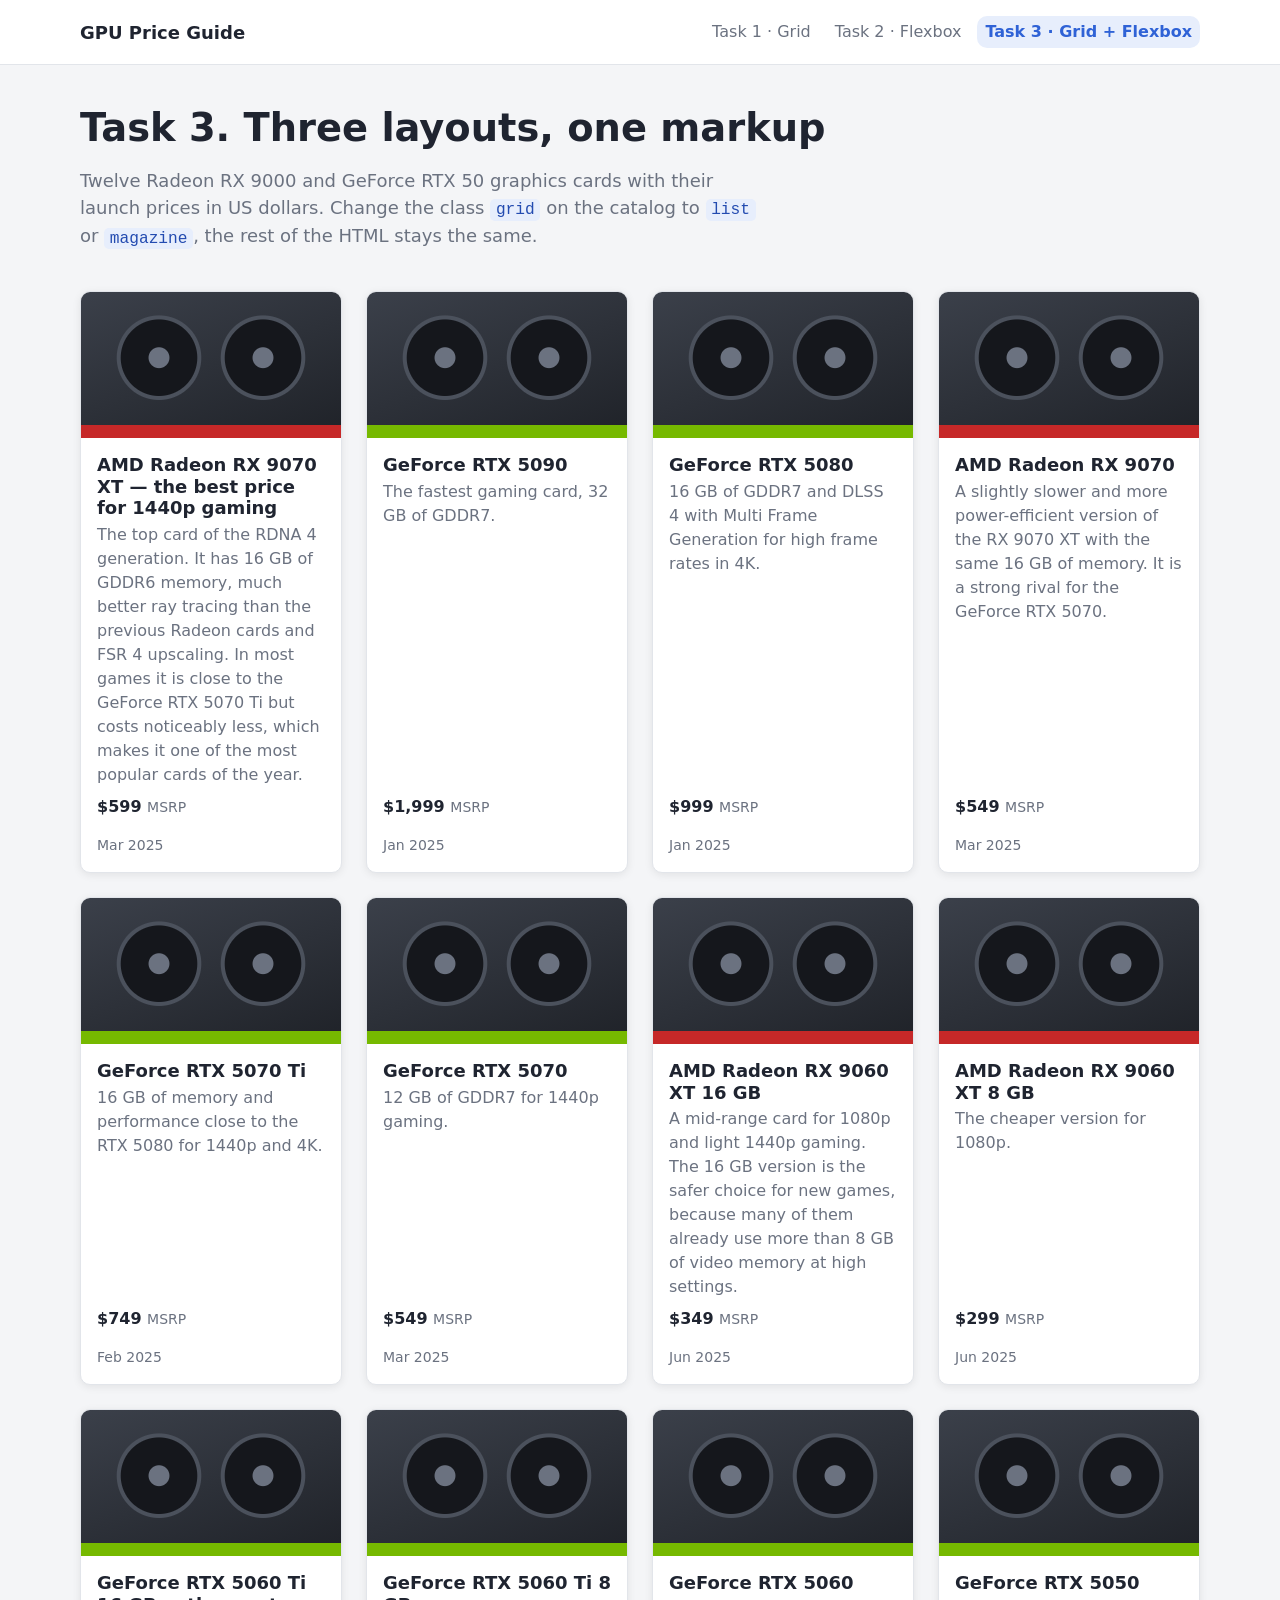
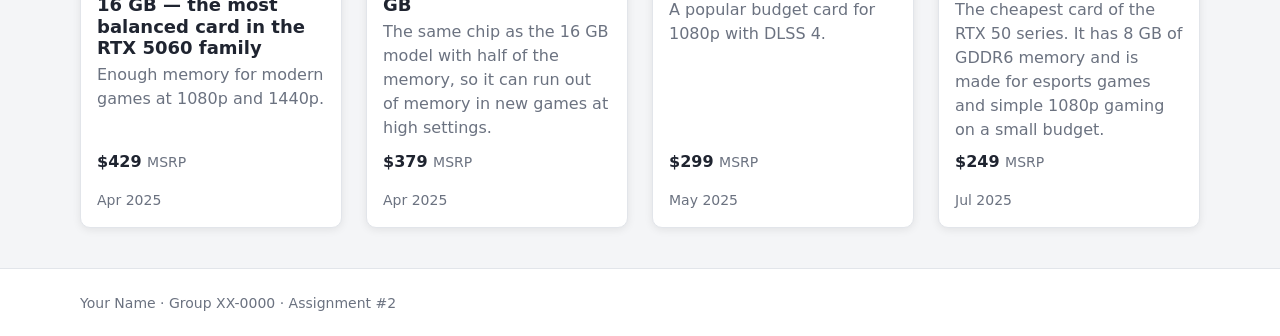
==== task3.html @ 8f1bdb33 "Add files via upload" ====
<!DOCTYPE html>
<html lang="en">
<head>
  <meta charset="UTF-8">
  <meta name="viewport" content="width=device-width, initial-scale=1.0">
  <title>Task 3 — Three layouts, one markup</title>
 <link rel="stylesheet" href="css/style.css">
</head>
<body>

  <header class="site-header">
    <div class="container site-header__inner">
      <a class="site-logo" href="task1.html">GPU Price Guide</a>
      <nav class="site-nav">
        <a href="task1.html">Task 1 · Grid</a>
        <a href="task2.html">Task 2 · Flexbox</a>
        <a href="task3.html" aria-current="page">Task 3 · Grid + Flexbox</a>
      </nav>
    </div>
  </header>

  <main class="container page">
    <h1>Task 3. Three layouts, one markup</h1>
    <p class="lead">Twelve Radeon RX 9000 and GeForce RTX 50 graphics cards with their launch prices in US dollars. Change the class <code>grid</code> on the catalog to <code>list</code> or <code>magazine</code>, the rest of the HTML stays the same.</p>

    <section class="catalog grid">

      <article class="item">
        <div class="item__img" aria-hidden="true"></div>
        <div class="item__body">
          <h3 class="item__title">AMD Radeon RX 9070 XT — the best price for 1440p gaming</h3>
          <p class="item__text">The top card of the RDNA 4 generation. It has 16 GB of GDDR6 memory, much better ray tracing than the previous Radeon cards and FSR 4 upscaling. In most games it is close to the GeForce RTX 5070 Ti but costs noticeably less, which makes it one of the most popular cards of the year.</p>
          <p class="item__price">$599 <span>MSRP</span></p>
        </div>
        <time class="item__date" datetime="2025-03">Mar 2025</time>
      </article>

      <article class="item item--nvidia">
        <div class="item__img" aria-hidden="true"></div>
        <div class="item__body">
          <h3 class="item__title">GeForce RTX 5090</h3>
          <p class="item__text">The fastest gaming card, 32 GB of GDDR7.</p>
          <p class="item__price">$1,999 <span>MSRP</span></p>
        </div>
        <time class="item__date" datetime="2025-01">Jan 2025</time>
      </article>

      <article class="item item--nvidia">
        <div class="item__img" aria-hidden="true"></div>
        <div class="item__body">
          <h3 class="item__title">GeForce RTX 5080</h3>
          <p class="item__text">16 GB of GDDR7 and DLSS 4 with Multi Frame Generation for high frame rates in 4K.</p>
          <p class="item__price">$999 <span>MSRP</span></p>
        </div>
        <time class="item__date" datetime="2025-01">Jan 2025</time>
      </article>

      <article class="item">
        <div class="item__img" aria-hidden="true"></div>
        <div class="item__body">
          <h3 class="item__title">AMD Radeon RX 9070</h3>
          <p class="item__text">A slightly slower and more power-efficient version of the RX 9070 XT with the same 16 GB of memory. It is a strong rival for the GeForce RTX 5070.</p>
          <p class="item__price">$549 <span>MSRP</span></p>
        </div>
        <time class="item__date" datetime="2025-03">Mar 2025</time>
      </article>

      <article class="item item--nvidia">
        <div class="item__img" aria-hidden="true"></div>
        <div class="item__body">
          <h3 class="item__title">GeForce RTX 5070 Ti</h3>
          <p class="item__text">16 GB of memory and performance close to the RTX 5080 for 1440p and 4K.</p>
          <p class="item__price">$749 <span>MSRP</span></p>
        </div>
        <time class="item__date" datetime="2025-02">Feb 2025</time>
      </article>

      <article class="item item--nvidia">
        <div class="item__img" aria-hidden="true"></div>
        <div class="item__body">
          <h3 class="item__title">GeForce RTX 5070</h3>
          <p class="item__text">12 GB of GDDR7 for 1440p gaming.</p>
          <p class="item__price">$549 <span>MSRP</span></p>
        </div>
        <time class="item__date" datetime="2025-03">Mar 2025</time>
      </article>

      <article class="item">
        <div class="item__img" aria-hidden="true"></div>
        <div class="item__body">
          <h3 class="item__title">AMD Radeon RX 9060 XT 16 GB</h3>
          <p class="item__text">A mid-range card for 1080p and light 1440p gaming. The 16 GB version is the safer choice for new games, because many of them already use more than 8 GB of video memory at high settings.</p>
          <p class="item__price">$349 <span>MSRP</span></p>
        </div>
        <time class="item__date" datetime="2025-06">Jun 2025</time>
      </article>

      <article class="item">
        <div class="item__img" aria-hidden="true"></div>
        <div class="item__body">
          <h3 class="item__title">AMD Radeon RX 9060 XT 8 GB</h3>
          <p class="item__text">The cheaper version for 1080p.</p>
          <p class="item__price">$299 <span>MSRP</span></p>
        </div>
        <time class="item__date" datetime="2025-06">Jun 2025</time>
      </article>

      <article class="item item--nvidia">
        <div class="item__img" aria-hidden="true"></div>
        <div class="item__body">
          <h3 class="item__title">GeForce RTX 5060 Ti 16 GB — the most balanced card in the RTX 5060 family</h3>
          <p class="item__text">Enough memory for modern games at 1080p and 1440p.</p>
          <p class="item__price">$429 <span>MSRP</span></p>
        </div>
        <time class="item__date" datetime="2025-04">Apr 2025</time>
      </article>

      <article class="item item--nvidia">
        <div class="item__img" aria-hidden="true"></div>
        <div class="item__body">
          <h3 class="item__title">GeForce RTX 5060 Ti 8 GB</h3>
          <p class="item__text">The same chip as the 16 GB model with half of the memory, so it can run out of memory in new games at high settings.</p>
          <p class="item__price">$379 <span>MSRP</span></p>
        </div>
        <time class="item__date" datetime="2025-04">Apr 2025</time>
      </article>

      <article class="item item--nvidia">
        <div class="item__img" aria-hidden="true"></div>
        <div class="item__body">
          <h3 class="item__title">GeForce RTX 5060</h3>
          <p class="item__text">A popular budget card for 1080p with DLSS 4.</p>
          <p class="item__price">$299 <span>MSRP</span></p>
        </div>
        <time class="item__date" datetime="2025-05">May 2025</time>
      </article>

      <article class="item item--nvidia">
        <div class="item__img" aria-hidden="true"></div>
        <div class="item__body">
          <h3 class="item__title">GeForce RTX 5050</h3>
          <p class="item__text">The cheapest card of the RTX 50 series. It has 8 GB of GDDR6 memory and is made for esports games and simple 1080p gaming on a small budget.</p>
          <p class="item__price">$249 <span>MSRP</span></p>
        </div>
        <time class="item__date" datetime="2025-07">Jul 2025</time>
      </article>

    </section>
  </main>

  <footer class="site-footer">
    <div class="container">Your Name · Group XX-0000 · Assignment #2</div>
  </footer>

</body>
</html>
---- css/style.css ----
:root {
  --color-primary: #2f62d6;
  --color-primary-dark: #234bb0;
  --color-primary-soft: #e7eefc;
  --color-on-primary: #ffffff;
  --color-accent: #ecbd00;
  --color-red: #c62828;
  --color-amd: #c62828;
  --color-amd-soft: #fde8e8;
  --color-nvidia: #76b900;
  --color-nvidia-dark: #3f6b00;
  --color-nvidia-soft: #edf6dc;
  --color-ink: #1d1d1f;
  --color-light: #f1f1f1;
  --color-text: #1f2430;
  --color-muted: #6b7280;
  --color-bg: #f4f5f7;
  --color-surface: #ffffff;
  --color-border: #e2e5ea;

  --space-xs: 0.25rem;
  --space-s: 0.5rem;
  --space-m: 1rem;
  --space-l: 1.5rem;
  --space-xl: 2.5rem;

  --font-main: "Segoe UI", system-ui, -apple-system, Roboto, Arial, sans-serif;
  --font-size-small: 0.875rem;

  --radius: 0.625rem;
  --radius-pill: 999px;
  --shadow: 0 2px 8px rgb(0 0 0 / 0.08);
  --shadow-strong: 0 10px 28px rgb(47 98 214 / 0.22);
}

*,
*::before,
*::after {
  box-sizing: border-box;
}

body {
  margin: 0;
  min-height: 100vh;
  display: flex;
  flex-direction: column;
  font-family: var(--font-main);
  font-size: 1rem;
  line-height: 1.5;
  color: var(--color-text);
  background: var(--color-bg);
}

img {
  display: block;
  max-width: 100%;
}

h1,
h2,
h3 {
  margin: 0 0 var(--space-m);
  line-height: 1.2;
}

h1 {
  font-size: clamp(1.6rem, 1.2rem + 2vw, 2.4rem);
}

h2 {
  font-size: clamp(1.3rem, 1.1rem + 1vw, 1.8rem);
}

h3 {
  font-size: 1.125rem;
}

p {
  margin: 0 0 var(--space-m);
}

a {
  color: var(--color-primary);
}

a:hover {
  color: var(--color-primary-dark);
}

.container {
  width: min(100% - 2 * var(--space-m), 70rem);
  margin-inline: auto;
}

.page {
  flex: 1;
  padding-block: var(--space-xl);
}

.lead {
  max-width: 60ch;
  margin-bottom: var(--space-xl);
  color: var(--color-muted);
  font-size: 1.125rem;
}

code {
  padding: 0.1em 0.35em;
  border-radius: 0.3em;
  background: var(--color-primary-soft);
  color: var(--color-primary-dark);
  font-size: 0.9em;
}

.site-header {
  background: var(--color-surface);
  border-bottom: 1px solid var(--color-border);
}

.site-header__inner {
  display: flex;
  flex-wrap: wrap;
  align-items: center;
  justify-content: space-between;
  gap: var(--space-s) var(--space-l);
  padding-block: var(--space-m);
}

.site-logo {
  font-size: 1.125rem;
  font-weight: 700;
  color: var(--color-text);
  text-decoration: none;
}

.site-nav {
  display: flex;
  flex-wrap: wrap;
  gap: var(--space-xs) var(--space-s);
}

.site-nav a {
  padding: var(--space-xs) var(--space-s);
  border-radius: var(--radius);
  color: var(--color-muted);
  text-decoration: none;
}

.site-nav a:hover {
  color: var(--color-text);
  background: var(--color-bg);
}

.site-nav a[aria-current="page"] {
  color: var(--color-primary);
  background: var(--color-primary-soft);
  font-weight: 600;
}

.btn {
  display: inline-block;
  padding: var(--space-s) var(--space-m);
  border: 2px solid var(--color-primary);
  border-radius: var(--radius);
  background: var(--color-primary);
  color: var(--color-on-primary);
  font: inherit;
  font-weight: 600;
  text-align: center;
  text-decoration: none;
  white-space: nowrap;
  cursor: pointer;
}

.btn:hover {
  background: var(--color-primary-dark);
  border-color: var(--color-primary-dark);
  color: var(--color-on-primary);
}

.btn--outline {
  background: transparent;
  color: var(--color-primary);
}

.btn--outline:hover {
  background: var(--color-primary);
  color: var(--color-on-primary);
}

.site-footer {
  padding-block: var(--space-l);
  background: var(--color-surface);
  border-top: 1px solid var(--color-border);
  color: var(--color-muted);
  font-size: var(--font-size-small);
}

.composition {
  display: grid;
  grid-template-columns: repeat(6, 1fr);
  grid-template-rows: repeat(6, 1fr);
  grid-template-areas:
    "blue blue top    top    top    top"
    "blue blue yellow yellow side   side"
    "blue blue yellow yellow side   side"
    "red  red  red    .      side   side"
    "red  red  red    .      bottom bottom"
    "red  red  red    .      bottom bottom";
  gap: 1vmin;
  width: min(100%, 75vh);
  aspect-ratio: 1 / 1;
  margin-inline: auto;
  padding: 1vmin;
  background: var(--color-ink);
}

.composition__blue {
  grid-area: blue;
  background: var(--color-primary);
}

.composition__top {
  grid-area: top;
  background: var(--color-light);
}

.composition__yellow {
  grid-area: yellow;
  background: var(--color-accent);
}

.composition__side {
  grid-area: side;
  background: var(--color-light);
}

.composition__red {
  grid-area: red;
  background: var(--color-red);
}

.composition__bottom {
  grid-area: bottom;
  background: var(--color-light);
}

.library {
  display: flex;
  flex-direction: column;
  gap: var(--space-xl);
}

.demo {
  display: flex;
  flex-direction: column;
  gap: var(--space-m);
}

.demo > * {
  margin: 0;
}

.demo__note {
  color: var(--color-muted);
  font-size: var(--font-size-small);
  font-weight: 600;
  text-transform: uppercase;
  letter-spacing: 0.05em;
}

.navbar,
.card,
.pagination,
.comment,
.plan {
  background: var(--color-surface);
  border: 1px solid var(--color-border);
  border-radius: var(--radius);
  box-shadow: var(--shadow);
}

.navbar {
  display: flex;
  flex-wrap: wrap;
  align-items: center;
  gap: var(--space-m);
  padding: var(--space-m) var(--space-l);
}

.navbar__logo {
  flex-shrink: 0;
  font-size: 1.25rem;
  font-weight: 700;
  color: var(--color-text);
  text-decoration: none;
}

.navbar__links {
  display: flex;
  flex: 1 1 0;
  flex-wrap: wrap;
  gap: var(--space-xs) var(--space-l);
  min-width: min(100%, 12rem);
  margin: 0;
  padding: 0;
  list-style: none;
}

.navbar__links a {
  color: var(--color-muted);
  text-decoration: none;
  overflow-wrap: anywhere;
}

.navbar__links a:hover {
  color: var(--color-primary);
}

.navbar__actions {
  display: flex;
  flex-shrink: 0;
  gap: var(--space-s);
  margin-left: auto;
}

.cards {
  display: flex;
  flex-wrap: wrap;
  align-items: stretch;
  gap: var(--space-l);
}

.card {
  display: flex;
  flex: 1 1 15rem;
  flex-direction: column;
  gap: var(--space-s);
  padding: var(--space-l);
}

.card > * {
  margin: 0;
}

.card__tag {
  align-self: flex-start;
  padding: var(--space-xs) var(--space-s);
  border-radius: var(--radius-pill);
  background: var(--color-primary-soft);
  color: var(--color-primary-dark);
  font-size: var(--font-size-small);
  font-weight: 600;
}

.card__tag--amd {
  background: var(--color-amd-soft);
  color: var(--color-amd);
}

.card__tag--nvidia {
  background: var(--color-nvidia-soft);
  color: var(--color-nvidia-dark);
}

.card__text {
  color: var(--color-muted);
}

.card__price {
  margin-top: auto;
  font-size: 1.5rem;
  font-weight: 700;
}

.card__price span,
.item__price span {
  color: var(--color-muted);
  font-size: var(--font-size-small);
  font-weight: 400;
}

.card .btn {
  align-self: flex-start;
}

.pagination {
  display: flex;
  flex-wrap: wrap;
  align-items: center;
  gap: var(--space-m);
  padding: var(--space-m) var(--space-l);
}

.pagination__side {
  flex: 1 1 0;
  margin: 0;
}

.pagination__pages {
  display: flex;
  flex-wrap: wrap;
  justify-content: center;
  align-items: center;
  gap: var(--space-xs);
}

.pagination__count {
  display: flex;
  justify-content: flex-end;
  text-align: right;
  color: var(--color-muted);
  font-size: var(--font-size-small);
}

.page-link {
  padding: var(--space-xs) 0.75rem;
  border: 1px solid var(--color-border);
  border-radius: var(--radius);
  color: var(--color-text);
  text-decoration: none;
}

.page-link:hover {
  border-color: var(--color-primary);
  color: var(--color-primary);
}

.page-link[aria-current="page"] {
  border-color: var(--color-primary);
  background: var(--color-primary);
  color: var(--color-on-primary);
}

.page-gap {
  padding-inline: var(--space-xs);
  color: var(--color-muted);
}

.comments {
  display: flex;
  flex-direction: column;
  gap: var(--space-m);
}

.comment {
  display: flex;
  align-items: flex-start;
  gap: var(--space-m);
  padding: var(--space-l);
}

.comment__avatar {
  display: flex;
  flex-shrink: 0;
  align-items: center;
  justify-content: center;
  width: 3rem;
  height: 3rem;
  border-radius: 50%;
  background: var(--color-primary);
  color: var(--color-on-primary);
  font-weight: 700;
}

.comment:nth-child(even) .comment__avatar {
  background: var(--color-accent);
  color: var(--color-ink);
}

.comment__body {
  flex: 1;
  min-width: 0;
  overflow-wrap: anywhere;
}

.comment__meta {
  display: flex;
  flex-wrap: wrap;
  align-items: baseline;
  gap: var(--space-xs) var(--space-s);
  margin-bottom: var(--space-xs);
}

.comment__author {
  font-weight: 600;
}

.comment__time {
  color: var(--color-muted);
  font-size: var(--font-size-small);
}

.comment__text {
  margin: 0;
}

.pricing {
  display: flex;
  flex-wrap: wrap;
  align-items: stretch;
  gap: var(--space-l);
}

.plan {
  display: flex;
  flex: 1 1 14rem;
  flex-direction: column;
  gap: var(--space-m);
  margin-block: var(--space-l);
  padding: var(--space-l);
}

.plan > * {
  margin: 0;
}

.plan--featured {
  margin-block: 0;
  padding-block: var(--space-xl);
  border: 2px solid var(--color-primary);
  box-shadow: var(--shadow-strong);
}

.plan__badge {
  align-self: flex-start;
  padding: var(--space-xs) var(--space-s);
  border-radius: var(--radius-pill);
  background: var(--color-accent);
  color: var(--color-ink);
  font-size: var(--font-size-small);
  font-weight: 700;
}

.plan__gpu {
  color: var(--color-muted);
  font-weight: 600;
}

.plan__price {
  font-size: 2rem;
  font-weight: 700;
  line-height: 1;
}

.plan__price span {
  color: var(--color-muted);
  font-size: 1rem;
  font-weight: 400;
}

.plan__features {
  display: flex;
  flex-grow: 1;
  flex-direction: column;
  gap: var(--space-s);
  padding: 0;
  list-style: none;
}

.plan__features li::before {
  content: "✓ ";
  color: var(--color-primary);
  font-weight: 700;
}

.catalog {
  --gap: var(--space-l);
  display: grid;
  gap: var(--gap);
}

.item {
  --tone: var(--color-amd);
  display: flex;
  flex-direction: column;
  overflow: hidden;
  background: var(--color-surface);
  border: 1px solid var(--color-border);
  border-radius: var(--radius);
  box-shadow: var(--shadow);
}

.item--nvidia {
  --tone: var(--color-nvidia);
}

.item__img {
  aspect-ratio: 16 / 9;
  background:
    radial-gradient(circle at 30% 45%, #6b7280 0 5%, #15171c 5.5% 19%, #4b515c 19.5% 21%, transparent 21.5%),
    radial-gradient(circle at 70% 45%, #6b7280 0 5%, #15171c 5.5% 19%, #4b515c 19.5% 21%, transparent 21.5%),
    linear-gradient(to top, var(--tone) 0 9%, transparent 9%),
    linear-gradient(160deg, #3b404a, #1f2228);
}

.item__body {
  display: flex;
  flex: 1;
  flex-direction: column;
  gap: var(--space-xs);
  padding: var(--space-m) var(--space-m) 0;
}

.item__title,
.item__text,
.item__price {
  margin: 0;
}

.item__price {
  margin-top: auto;
  padding-top: var(--space-xs);
  font-weight: 700;
}

.item__title {
  font-size: 1.125rem;
}

.item__text {
  color: var(--color-muted);
}

.item__date {
  padding: var(--space-m);
  color: var(--color-muted);
  font-size: var(--font-size-small);
  white-space: nowrap;
}

.catalog.grid {
  grid-template-columns: repeat(auto-fill, minmax(min(100%, 15rem), 1fr));
}

.catalog.list {
  --gap: var(--space-m);
  grid-template-columns: 1fr;
}

.catalog.list .item {
  flex-direction: row;
  flex-wrap: wrap;
  align-items: center;
  gap: var(--space-m);
  padding: var(--space-m);
}

.catalog.list .item__img {
  flex: 0 0 clamp(4.5rem, 18%, 8rem);
  aspect-ratio: 4 / 3;
  border-radius: calc(var(--radius) / 2);
}

.catalog.list .item__body {
  flex: 1 1 10rem;
  padding: 0;
}

.catalog.list .item__date {
  margin-left: auto;
  padding: 0;
}

.catalog.magazine {
  --gap: var(--space-m);
  grid-template-columns: repeat(auto-fill, minmax(min(50% - var(--gap) / 2, 14rem), 1fr));
  grid-auto-flow: dense;
}

.catalog.magazine .item:first-child {
  grid-column: span 2;
  grid-row: span 2;
}

.catalog.magazine .item:first-child .item__img {
  flex-grow: 1;
}

.catalog.magazine .item:first-child .item__title {
  font-size: clamp(1.3rem, 1rem + 1.5vw, 2rem);
}
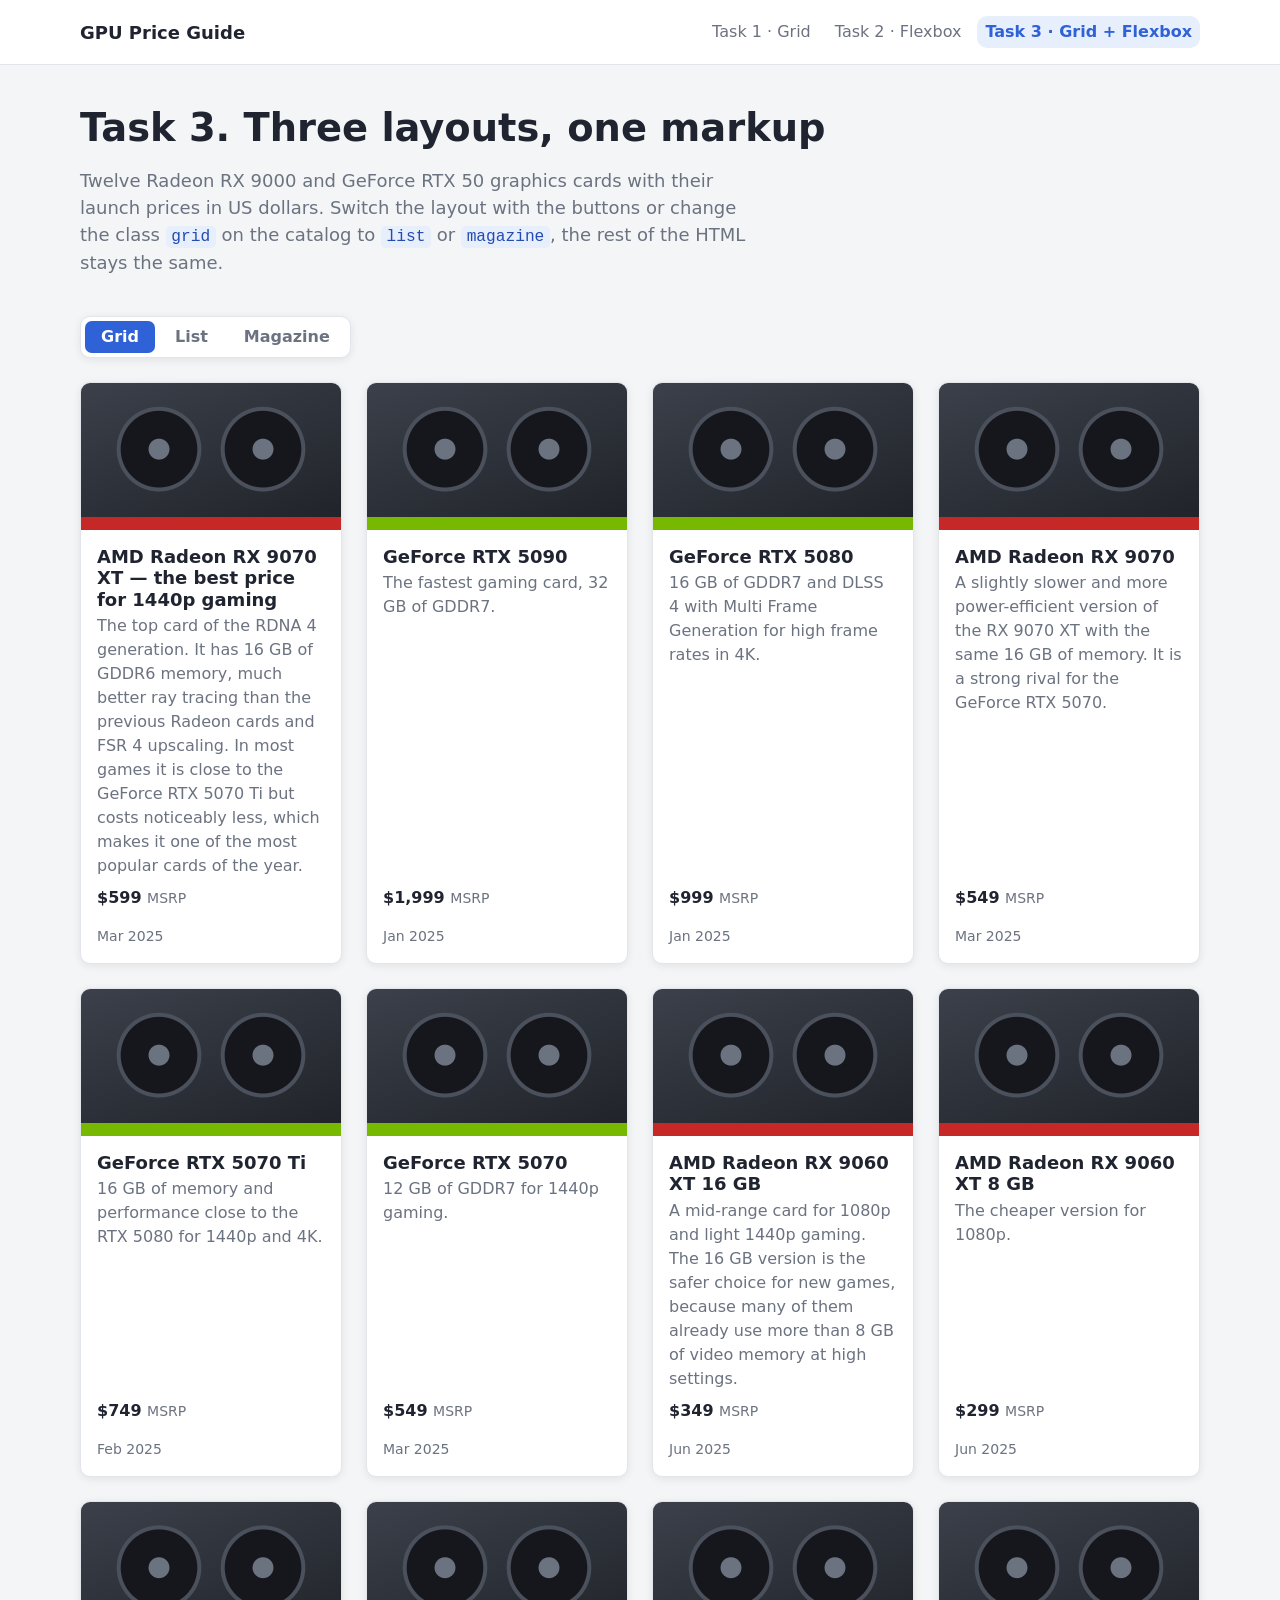
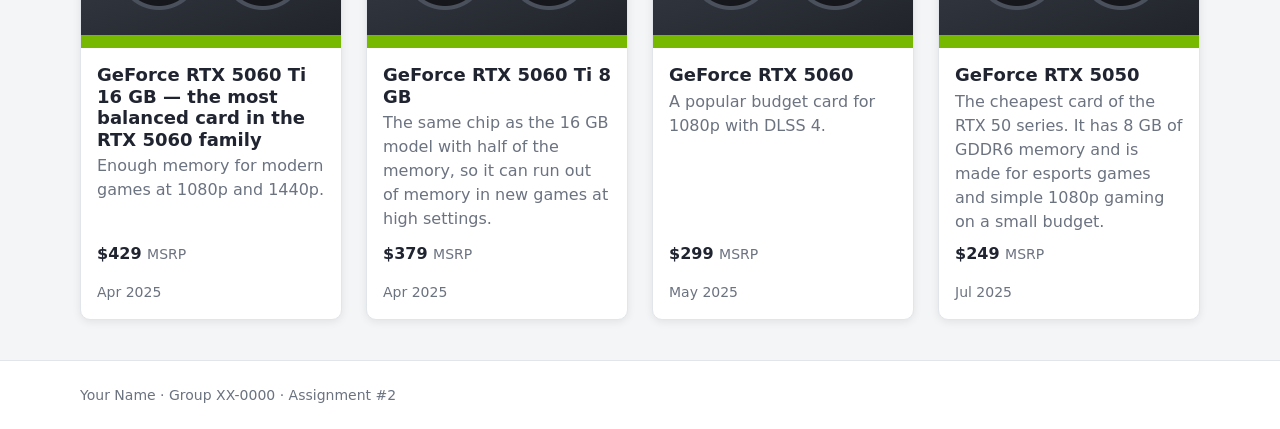
==== commit a5fd807b: "Add files via upload" ====
--- a/task3.html
+++ b/task3.html
@@ -4,7 +4,7 @@
   <meta charset="UTF-8">
   <meta name="viewport" content="width=device-width, initial-scale=1.0">
   <title>Task 3 — Three layouts, one markup</title>
- <link rel="stylesheet" href="css/style.css">
+  <link rel="stylesheet" href="style.css">
 </head>
 <body>
 
@@ -21,7 +21,17 @@
 
   <main class="container page">
     <h1>Task 3. Three layouts, one markup</h1>
-    <p class="lead">Twelve Radeon RX 9000 and GeForce RTX 50 graphics cards with their launch prices in US dollars. Change the class <code>grid</code> on the catalog to <code>list</code> or <code>magazine</code>, the rest of the HTML stays the same.</p>
+    <p class="lead">Twelve Radeon RX 9000 and GeForce RTX 50 graphics cards with their launch prices in US dollars. Switch the layout with the buttons or change the class <code>grid</code> on the catalog to <code>list</code> or <code>magazine</code>, the rest of the HTML stays the same.</p>
+
+    <input class="view-radio view-radio--grid" type="radio" name="view" id="view-grid" checked>
+    <input class="view-radio view-radio--list" type="radio" name="view" id="view-list">
+    <input class="view-radio view-radio--magazine" type="radio" name="view" id="view-magazine">
+
+    <div class="view-switch" aria-label="Layout">
+      <label class="view-switch__btn" for="view-grid">Grid</label>
+      <label class="view-switch__btn" for="view-list">List</label>
+      <label class="view-switch__btn" for="view-magazine">Magazine</label>
+    </div>
 
     <section class="catalog grid">
 
--- a/style.css
+++ b/style.css
@@ -0,0 +1,729 @@
+:root {
+  --color-primary: #2f62d6;
+  --color-primary-dark: #234bb0;
+  --color-primary-soft: #e7eefc;
+  --color-on-primary: #ffffff;
+  --color-accent: #ecbd00;
+  --color-red: #c62828;
+  --color-amd: #c62828;
+  --color-amd-soft: #fde8e8;
+  --color-nvidia: #76b900;
+  --color-nvidia-dark: #3f6b00;
+  --color-nvidia-soft: #edf6dc;
+  --color-ink: #1d1d1f;
+  --color-light: #f1f1f1;
+  --color-text: #1f2430;
+  --color-muted: #6b7280;
+  --color-bg: #f4f5f7;
+  --color-surface: #ffffff;
+  --color-border: #e2e5ea;
+
+  --space-xs: 0.25rem;
+  --space-s: 0.5rem;
+  --space-m: 1rem;
+  --space-l: 1.5rem;
+  --space-xl: 2.5rem;
+
+  --font-main: "Segoe UI", system-ui, -apple-system, Roboto, Arial, sans-serif;
+  --font-size-small: 0.875rem;
+
+  --radius: 0.625rem;
+  --radius-pill: 999px;
+  --shadow: 0 2px 8px rgb(0 0 0 / 0.08);
+  --shadow-strong: 0 10px 28px rgb(47 98 214 / 0.22);
+}
+
+*,
+*::before,
+*::after {
+  box-sizing: border-box;
+}
+
+body {
+  margin: 0;
+  min-height: 100vh;
+  display: flex;
+  flex-direction: column;
+  font-family: var(--font-main);
+  font-size: 1rem;
+  line-height: 1.5;
+  color: var(--color-text);
+  background: var(--color-bg);
+}
+
+img {
+  display: block;
+  max-width: 100%;
+}
+
+h1,
+h2,
+h3 {
+  margin: 0 0 var(--space-m);
+  line-height: 1.2;
+}
+
+h1 {
+  font-size: clamp(1.6rem, 1.2rem + 2vw, 2.4rem);
+}
+
+h2 {
+  font-size: clamp(1.3rem, 1.1rem + 1vw, 1.8rem);
+}
+
+h3 {
+  font-size: 1.125rem;
+}
+
+p {
+  margin: 0 0 var(--space-m);
+}
+
+a {
+  color: var(--color-primary);
+}
+
+a:hover {
+  color: var(--color-primary-dark);
+}
+
+.container {
+  width: min(100% - 2 * var(--space-m), 70rem);
+  margin-inline: auto;
+}
+
+.page {
+  flex: 1;
+  padding-block: var(--space-xl);
+}
+
+.lead {
+  max-width: 60ch;
+  margin-bottom: var(--space-xl);
+  color: var(--color-muted);
+  font-size: 1.125rem;
+}
+
+code {
+  padding: 0.1em 0.35em;
+  border-radius: 0.3em;
+  background: var(--color-primary-soft);
+  color: var(--color-primary-dark);
+  font-size: 0.9em;
+}
+
+.site-header {
+  background: var(--color-surface);
+  border-bottom: 1px solid var(--color-border);
+}
+
+.site-header__inner {
+  display: flex;
+  flex-wrap: wrap;
+  align-items: center;
+  justify-content: space-between;
+  gap: var(--space-s) var(--space-l);
+  padding-block: var(--space-m);
+}
+
+.site-logo {
+  font-size: 1.125rem;
+  font-weight: 700;
+  color: var(--color-text);
+  text-decoration: none;
+}
+
+.site-nav {
+  display: flex;
+  flex-wrap: wrap;
+  gap: var(--space-xs) var(--space-s);
+}
+
+.site-nav a {
+  padding: var(--space-xs) var(--space-s);
+  border-radius: var(--radius);
+  color: var(--color-muted);
+  text-decoration: none;
+}
+
+.site-nav a:hover {
+  color: var(--color-text);
+  background: var(--color-bg);
+}
+
+.site-nav a[aria-current="page"] {
+  color: var(--color-primary);
+  background: var(--color-primary-soft);
+  font-weight: 600;
+}
+
+.btn {
+  display: inline-block;
+  padding: var(--space-s) var(--space-m);
+  border: 2px solid var(--color-primary);
+  border-radius: var(--radius);
+  background: var(--color-primary);
+  color: var(--color-on-primary);
+  font: inherit;
+  font-weight: 600;
+  text-align: center;
+  text-decoration: none;
+  white-space: nowrap;
+  cursor: pointer;
+}
+
+.btn:hover {
+  background: var(--color-primary-dark);
+  border-color: var(--color-primary-dark);
+  color: var(--color-on-primary);
+}
+
+.btn--outline {
+  background: transparent;
+  color: var(--color-primary);
+}
+
+.btn--outline:hover {
+  background: var(--color-primary);
+  color: var(--color-on-primary);
+}
+
+.site-footer {
+  padding-block: var(--space-l);
+  background: var(--color-surface);
+  border-top: 1px solid var(--color-border);
+  color: var(--color-muted);
+  font-size: var(--font-size-small);
+}
+
+.composition {
+  display: grid;
+  grid-template-columns: repeat(6, 1fr);
+  grid-template-rows: repeat(6, 1fr);
+  grid-template-areas:
+    "blue blue top    top    top    top"
+    "blue blue yellow yellow side   side"
+    "blue blue yellow yellow side   side"
+    "red  red  red    .      side   side"
+    "red  red  red    .      bottom bottom"
+    "red  red  red    .      bottom bottom";
+  gap: 1vmin;
+  width: min(100%, 75vh);
+  aspect-ratio: 1 / 1;
+  margin-inline: auto;
+  padding: 1vmin;
+  background: var(--color-ink);
+}
+
+.composition__blue {
+  grid-area: blue;
+  background: var(--color-primary);
+}
+
+.composition__top {
+  grid-area: top;
+  background: var(--color-light);
+}
+
+.composition__yellow {
+  grid-area: yellow;
+  background: var(--color-accent);
+}
+
+.composition__side {
+  grid-area: side;
+  background: var(--color-light);
+}
+
+.composition__red {
+  grid-area: red;
+  background: var(--color-red);
+}
+
+.composition__bottom {
+  grid-area: bottom;
+  background: var(--color-light);
+}
+
+.library {
+  display: flex;
+  flex-direction: column;
+  gap: var(--space-xl);
+}
+
+.demo {
+  display: flex;
+  flex-direction: column;
+  gap: var(--space-m);
+}
+
+.demo > * {
+  margin: 0;
+}
+
+.demo__note {
+  color: var(--color-muted);
+  font-size: var(--font-size-small);
+  font-weight: 600;
+  text-transform: uppercase;
+  letter-spacing: 0.05em;
+}
+
+.navbar,
+.card,
+.pagination,
+.comment,
+.plan {
+  background: var(--color-surface);
+  border: 1px solid var(--color-border);
+  border-radius: var(--radius);
+  box-shadow: var(--shadow);
+}
+
+.navbar {
+  display: flex;
+  flex-wrap: wrap;
+  align-items: center;
+  gap: var(--space-m);
+  padding: var(--space-m) var(--space-l);
+}
+
+.navbar__logo {
+  flex-shrink: 0;
+  font-size: 1.25rem;
+  font-weight: 700;
+  color: var(--color-text);
+  text-decoration: none;
+}
+
+.navbar__links {
+  display: flex;
+  flex: 1 1 0;
+  flex-wrap: wrap;
+  gap: var(--space-xs) var(--space-l);
+  min-width: min(100%, 12rem);
+  margin: 0;
+  padding: 0;
+  list-style: none;
+}
+
+.navbar__links a {
+  color: var(--color-muted);
+  text-decoration: none;
+  overflow-wrap: anywhere;
+}
+
+.navbar__links a:hover {
+  color: var(--color-primary);
+}
+
+.navbar__actions {
+  display: flex;
+  flex-shrink: 0;
+  gap: var(--space-s);
+  margin-left: auto;
+}
+
+.cards {
+  display: flex;
+  flex-wrap: wrap;
+  align-items: stretch;
+  gap: var(--space-l);
+}
+
+.card {
+  display: flex;
+  flex: 1 1 15rem;
+  flex-direction: column;
+  gap: var(--space-s);
+  padding: var(--space-l);
+}
+
+.card > * {
+  margin: 0;
+}
+
+.card__tag {
+  align-self: flex-start;
+  padding: var(--space-xs) var(--space-s);
+  border-radius: var(--radius-pill);
+  background: var(--color-primary-soft);
+  color: var(--color-primary-dark);
+  font-size: var(--font-size-small);
+  font-weight: 600;
+}
+
+.card__tag--amd {
+  background: var(--color-amd-soft);
+  color: var(--color-amd);
+}
+
+.card__tag--nvidia {
+  background: var(--color-nvidia-soft);
+  color: var(--color-nvidia-dark);
+}
+
+.card__text {
+  color: var(--color-muted);
+}
+
+.card__price {
+  margin-top: auto;
+  font-size: 1.5rem;
+  font-weight: 700;
+}
+
+.card__price span,
+.item__price span {
+  color: var(--color-muted);
+  font-size: var(--font-size-small);
+  font-weight: 400;
+}
+
+.card .btn {
+  align-self: flex-start;
+}
+
+.pagination {
+  display: flex;
+  flex-wrap: wrap;
+  align-items: center;
+  gap: var(--space-m);
+  padding: var(--space-m) var(--space-l);
+}
+
+.pagination__side {
+  flex: 1 1 0;
+  margin: 0;
+}
+
+.pagination__pages {
+  display: flex;
+  flex-wrap: wrap;
+  justify-content: center;
+  align-items: center;
+  gap: var(--space-xs);
+}
+
+.pagination__count {
+  display: flex;
+  justify-content: flex-end;
+  text-align: right;
+  color: var(--color-muted);
+  font-size: var(--font-size-small);
+}
+
+.page-link {
+  padding: var(--space-xs) 0.75rem;
+  border: 1px solid var(--color-border);
+  border-radius: var(--radius);
+  color: var(--color-text);
+  text-decoration: none;
+}
+
+.page-link:hover {
+  border-color: var(--color-primary);
+  color: var(--color-primary);
+}
+
+.page-link[aria-current="page"] {
+  border-color: var(--color-primary);
+  background: var(--color-primary);
+  color: var(--color-on-primary);
+}
+
+.page-gap {
+  padding-inline: var(--space-xs);
+  color: var(--color-muted);
+}
+
+.comments {
+  display: flex;
+  flex-direction: column;
+  gap: var(--space-m);
+}
+
+.comment {
+  display: flex;
+  align-items: flex-start;
+  gap: var(--space-m);
+  padding: var(--space-l);
+}
+
+.comment__avatar {
+  display: flex;
+  flex-shrink: 0;
+  align-items: center;
+  justify-content: center;
+  width: 3rem;
+  height: 3rem;
+  border-radius: 50%;
+  background: var(--color-primary);
+  color: var(--color-on-primary);
+  font-weight: 700;
+}
+
+.comment:nth-child(even) .comment__avatar {
+  background: var(--color-accent);
+  color: var(--color-ink);
+}
+
+.comment__body {
+  flex: 1;
+  min-width: 0;
+  overflow-wrap: anywhere;
+}
+
+.comment__meta {
+  display: flex;
+  flex-wrap: wrap;
+  align-items: baseline;
+  gap: var(--space-xs) var(--space-s);
+  margin-bottom: var(--space-xs);
+}
+
+.comment__author {
+  font-weight: 600;
+}
+
+.comment__time {
+  color: var(--color-muted);
+  font-size: var(--font-size-small);
+}
+
+.comment__text {
+  margin: 0;
+}
+
+.pricing {
+  display: flex;
+  flex-wrap: wrap;
+  align-items: stretch;
+  gap: var(--space-l);
+}
+
+.plan {
+  display: flex;
+  flex: 1 1 14rem;
+  flex-direction: column;
+  gap: var(--space-m);
+  margin-block: var(--space-l);
+  padding: var(--space-l);
+}
+
+.plan > * {
+  margin: 0;
+}
+
+.plan--featured {
+  margin-block: 0;
+  padding-block: var(--space-xl);
+  border: 2px solid var(--color-primary);
+  box-shadow: var(--shadow-strong);
+}
+
+.plan__badge {
+  align-self: flex-start;
+  padding: var(--space-xs) var(--space-s);
+  border-radius: var(--radius-pill);
+  background: var(--color-accent);
+  color: var(--color-ink);
+  font-size: var(--font-size-small);
+  font-weight: 700;
+}
+
+.plan__gpu {
+  color: var(--color-muted);
+  font-weight: 600;
+}
+
+.plan__price {
+  font-size: 2rem;
+  font-weight: 700;
+  line-height: 1;
+}
+
+.plan__price span {
+  color: var(--color-muted);
+  font-size: 1rem;
+  font-weight: 400;
+}
+
+.plan__features {
+  display: flex;
+  flex-grow: 1;
+  flex-direction: column;
+  gap: var(--space-s);
+  padding: 0;
+  list-style: none;
+}
+
+.plan__features li::before {
+  content: "✓ ";
+  color: var(--color-primary);
+  font-weight: 700;
+}
+
+.catalog {
+  --gap: var(--space-l);
+  display: grid;
+  gap: var(--gap);
+}
+
+.item {
+  --tone: var(--color-amd);
+  display: flex;
+  flex-direction: column;
+  overflow: hidden;
+  background: var(--color-surface);
+  border: 1px solid var(--color-border);
+  border-radius: var(--radius);
+  box-shadow: var(--shadow);
+}
+
+.item--nvidia {
+  --tone: var(--color-nvidia);
+}
+
+.item__img {
+  aspect-ratio: 16 / 9;
+  background:
+    radial-gradient(circle at 30% 45%, #6b7280 0 5%, #15171c 5.5% 19%, #4b515c 19.5% 21%, transparent 21.5%),
+    radial-gradient(circle at 70% 45%, #6b7280 0 5%, #15171c 5.5% 19%, #4b515c 19.5% 21%, transparent 21.5%),
+    linear-gradient(to top, var(--tone) 0 9%, transparent 9%),
+    linear-gradient(160deg, #3b404a, #1f2228);
+}
+
+.item__body {
+  display: flex;
+  flex: 1;
+  flex-direction: column;
+  gap: var(--space-xs);
+  padding: var(--space-m) var(--space-m) 0;
+}
+
+.item__title,
+.item__text,
+.item__price {
+  margin: 0;
+}
+
+.item__price {
+  margin-top: auto;
+  padding-top: var(--space-xs);
+  font-weight: 700;
+}
+
+.item__title {
+  font-size: 1.125rem;
+}
+
+.item__text {
+  color: var(--color-muted);
+}
+
+.item__date {
+  padding: var(--space-m);
+  color: var(--color-muted);
+  font-size: var(--font-size-small);
+  white-space: nowrap;
+}
+
+.view-radio {
+  display: none;
+}
+
+.view-switch {
+  display: flex;
+  flex-wrap: wrap;
+  gap: var(--space-xs);
+  width: fit-content;
+  max-width: 100%;
+  margin-bottom: var(--space-l);
+  padding: var(--space-xs);
+  background: var(--color-surface);
+  border: 1px solid var(--color-border);
+  border-radius: var(--radius);
+  box-shadow: var(--shadow);
+}
+
+.view-switch__btn {
+  padding: var(--space-xs) var(--space-m);
+  border-radius: calc(var(--radius) - 0.2rem);
+  color: var(--color-muted);
+  font-weight: 600;
+  cursor: pointer;
+}
+
+.view-switch__btn:hover {
+  background: var(--color-bg);
+  color: var(--color-text);
+}
+
+.view-radio--grid:checked ~ .view-switch [for="view-grid"],
+.view-radio--list:checked ~ .view-switch [for="view-list"],
+.view-radio--magazine:checked ~ .view-switch [for="view-magazine"] {
+  background: var(--color-primary);
+  color: var(--color-on-primary);
+}
+
+.catalog.grid {
+  grid-template-columns: repeat(auto-fill, minmax(min(100%, 15rem), 1fr));
+}
+
+.catalog.list,
+.view-radio--list:checked ~ .catalog {
+  --gap: var(--space-m);
+  grid-template-columns: 1fr;
+}
+
+.catalog.list .item,
+.view-radio--list:checked ~ .catalog .item {
+  flex-direction: row;
+  flex-wrap: wrap;
+  align-items: center;
+  gap: var(--space-m);
+  padding: var(--space-m);
+}
+
+.catalog.list .item__img,
+.view-radio--list:checked ~ .catalog .item__img {
+  flex: 0 0 clamp(4.5rem, 18%, 8rem);
+  aspect-ratio: 4 / 3;
+  border-radius: calc(var(--radius) / 2);
+}
+
+.catalog.list .item__body,
+.view-radio--list:checked ~ .catalog .item__body {
+  flex: 1 1 10rem;
+  padding: 0;
+}
+
+.catalog.list .item__date,
+.view-radio--list:checked ~ .catalog .item__date {
+  margin-left: auto;
+  padding: 0;
+}
+
+.catalog.magazine,
+.view-radio--magazine:checked ~ .catalog {
+  --gap: var(--space-m);
+  grid-template-columns: repeat(auto-fill, minmax(min(50% - var(--gap) / 2, 14rem), 1fr));
+  grid-auto-flow: dense;
+}
+
+.catalog.magazine .item:first-child,
+.view-radio--magazine:checked ~ .catalog .item:first-child {
+  grid-column: span 2;
+  grid-row: span 2;
+}
+
+.catalog.magazine .item:first-child .item__img,
+.view-radio--magazine:checked ~ .catalog .item:first-child .item__img {
+  flex-grow: 1;
+}
+
+.catalog.magazine .item:first-child .item__title,
+.view-radio--magazine:checked ~ .catalog .item:first-child .item__title {
+  font-size: clamp(1.3rem, 1rem + 1.5vw, 2rem);
+}
